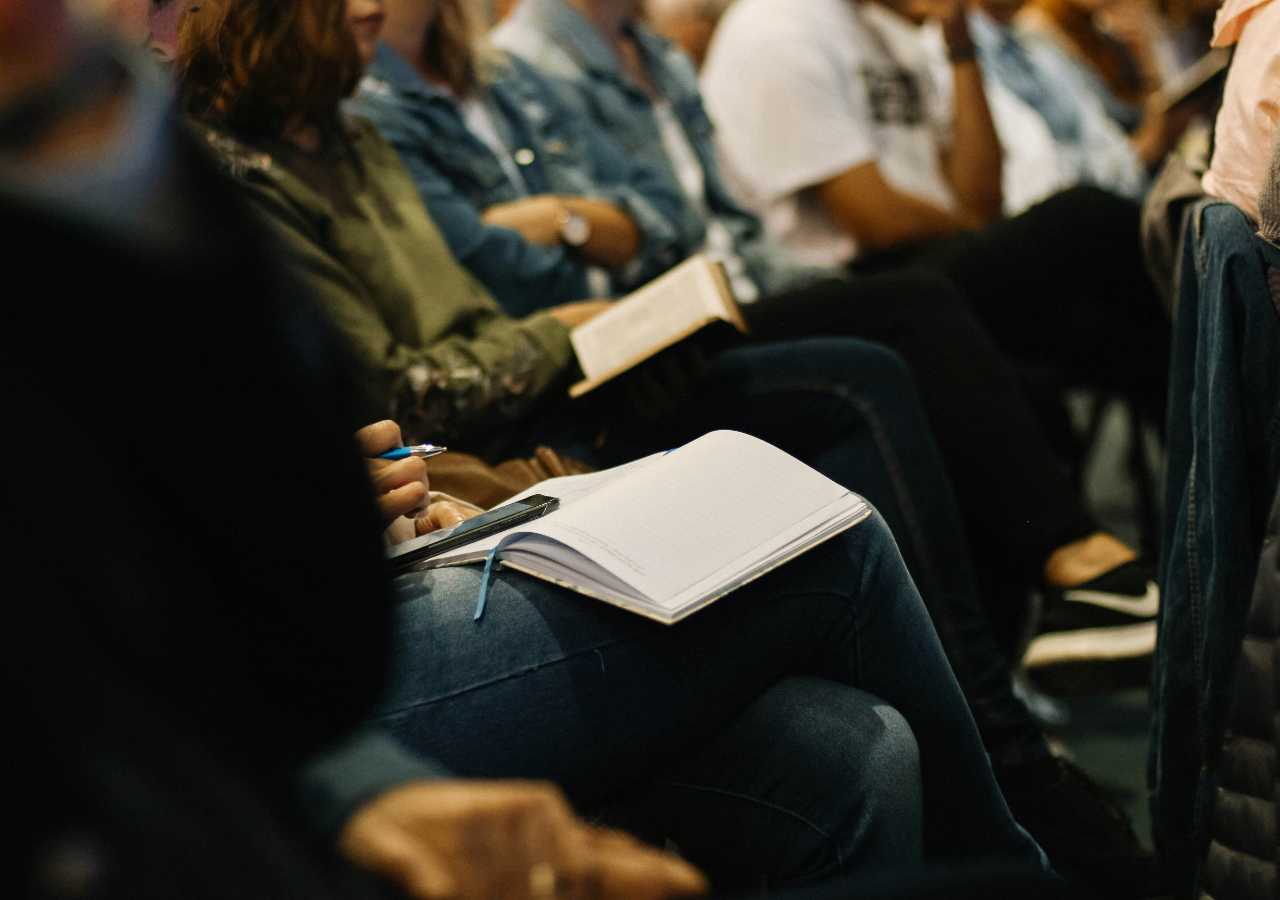
==== root/index.html @ e275a5b1 "Created pages and downloaded background images" ====
<!DOCTYPE html>
<html lang="en">
<head>
    <meta charset="UTF-8">
    <meta http-equiv="refresh" content="0; url=/root/pages/home.html">
    <title>Redirecting...</title>
</head>
<body>
    <p>If you are not redirected automatically, <a href="/root/pages/home.html">click here</a>.</p>
    <script>
        window.location.href = "/root/pages/home.html";
    </script>
</body>
</html>
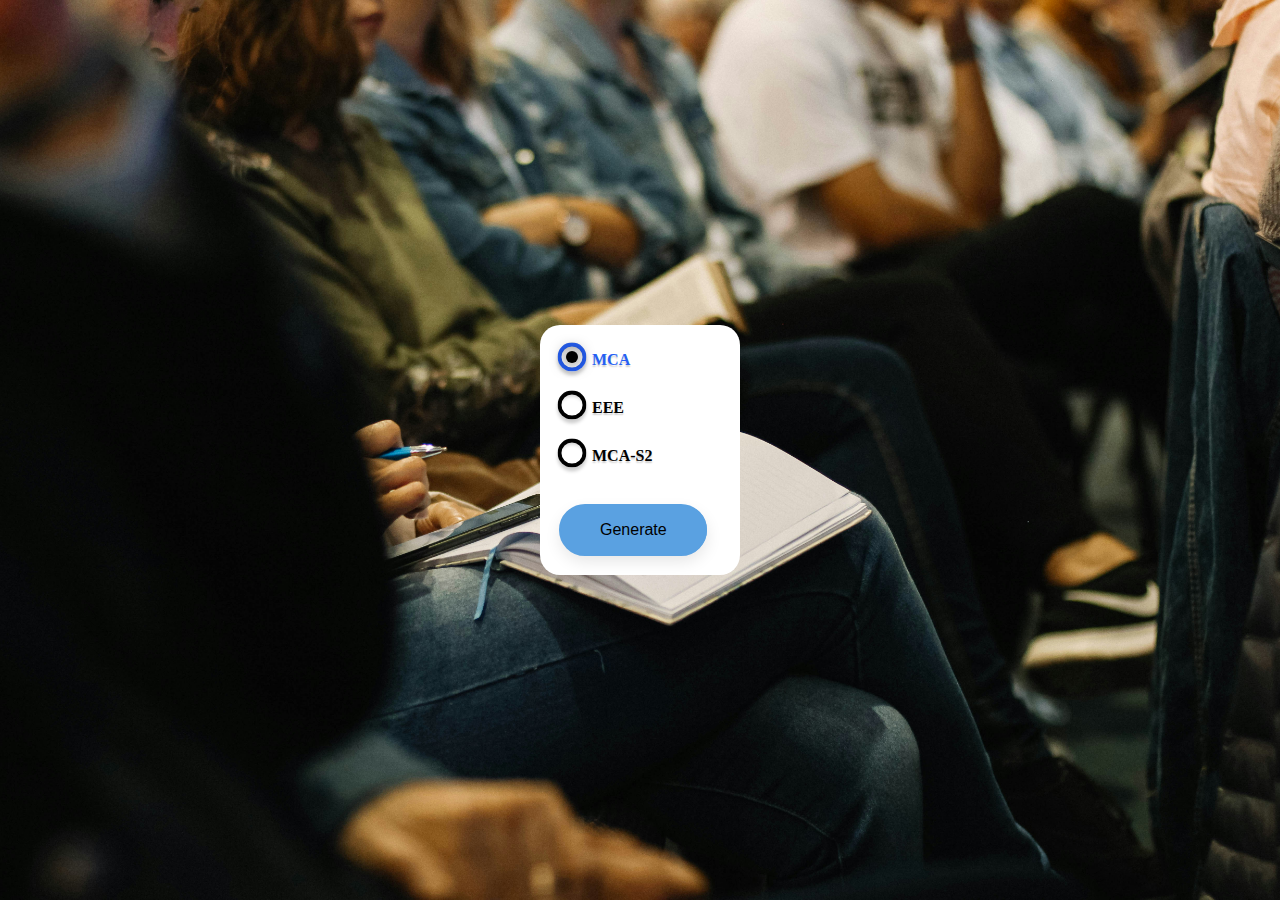
==== commit b037fe18: "added the radio button" ====
--- a/root/index.html
+++ b/root/index.html
@@ -8,7 +8,7 @@
 <body>
     <p>If you are not redirected automatically, <a href="/root/pages/home.html">click here</a>.</p>
     <script>
-        window.location.href = "/root/pages/home.html";
+        window.location.href = "/root/pages/home/home.html";
     </script>
 </body>
 </html>
